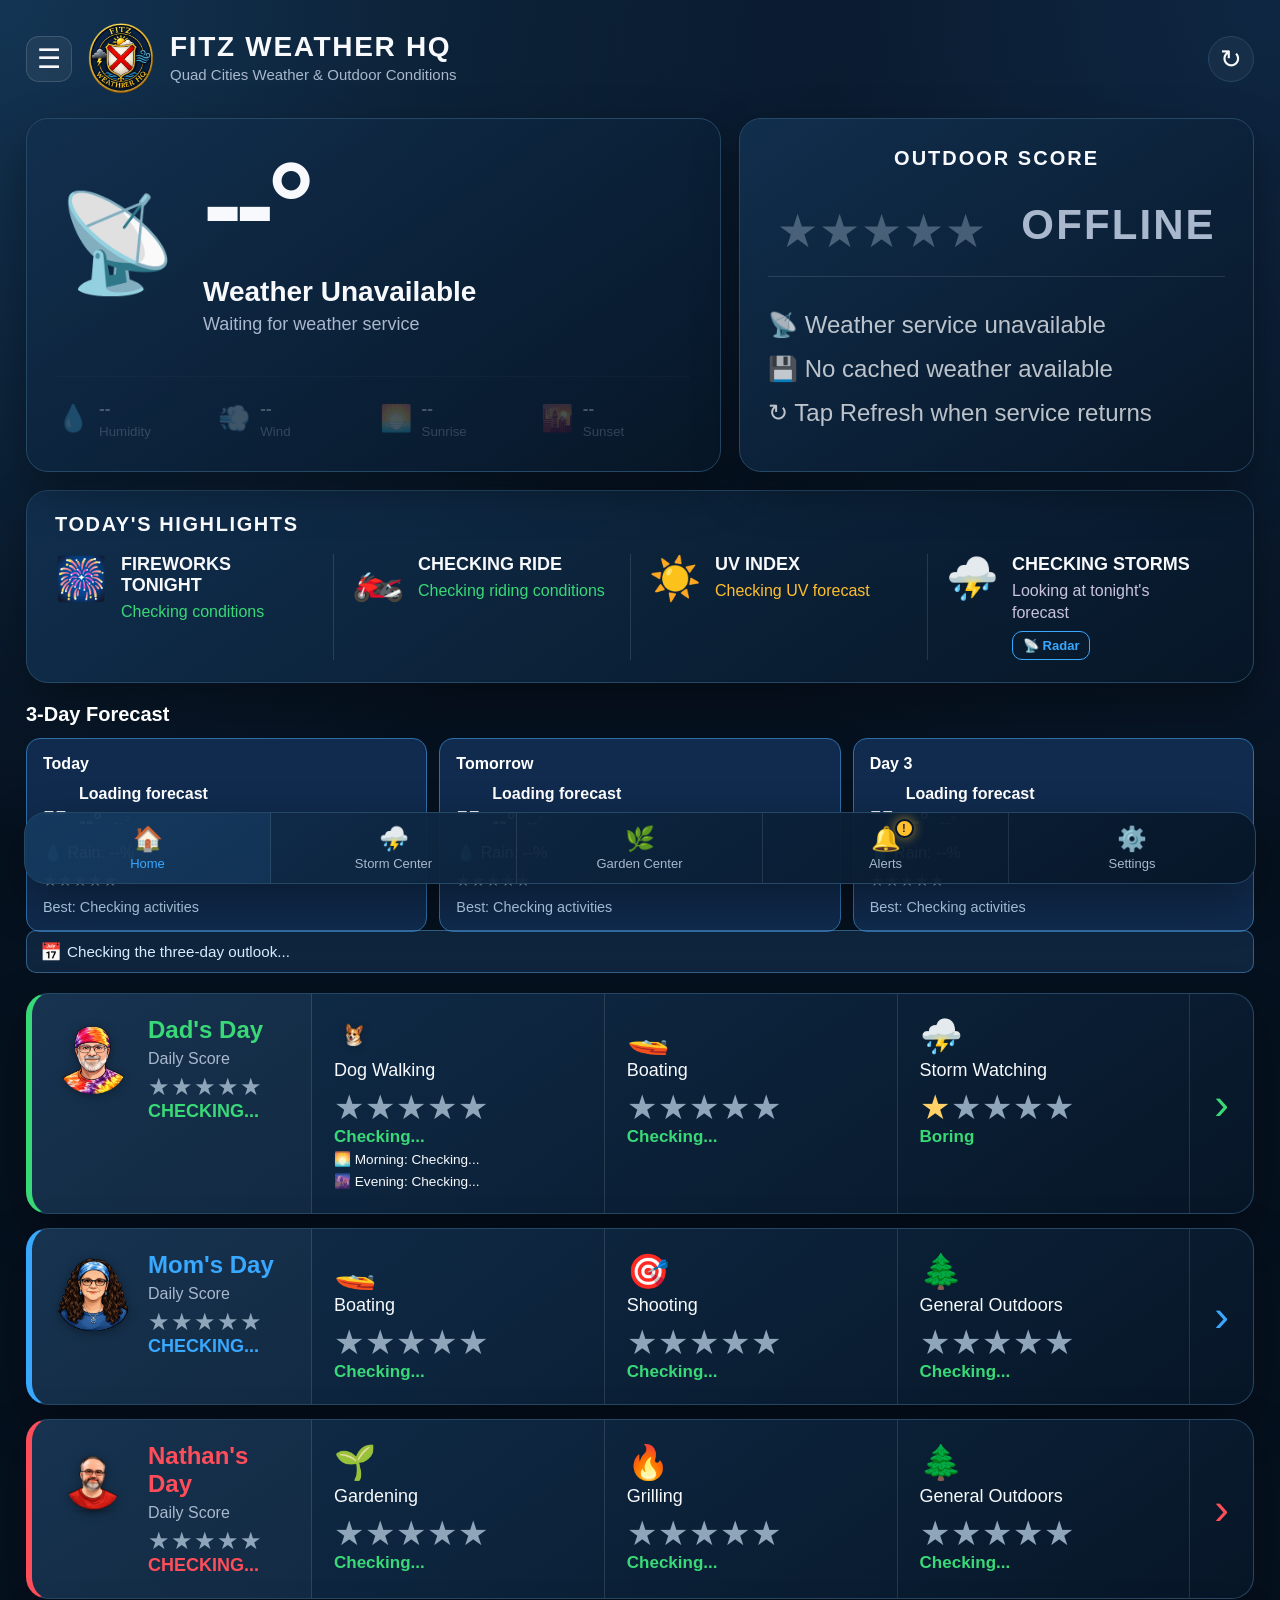
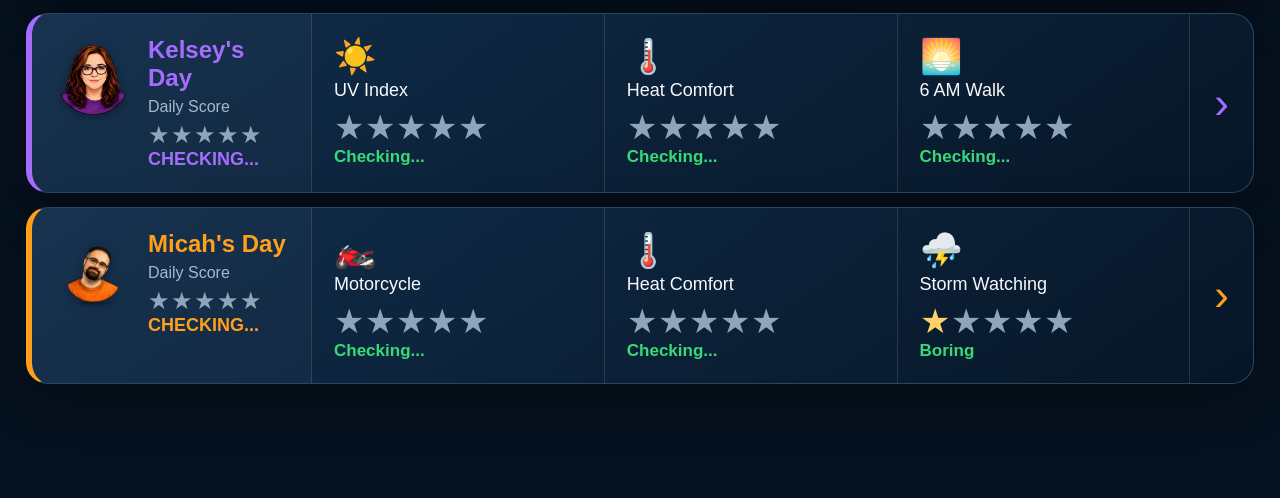
==== index.html @ 363f24dd "Load refined storm highlight" ====
<!DOCTYPE html>
<html lang="en">
<head>
  <meta charset="UTF-8" />
  <meta name="viewport" content="width=device-width, initial-scale=1.0" />
  <title>Fitz Family Dashboard</title>
  <link rel="stylesheet" href="css/style.css?v=1.4.1-storm-highlight" />
</head>
<body>
  <div class="app-shell">
    <header class="top-bar">
<div class="brand">

    <span class="menu-icon">☰</span>

    <img src="images/logo.png"
         alt="Fitz Weather HQ"
         class="logo">

    <div class="brand-text">
        <h1>FITZ WEATHER HQ</h1>
        <h2>Quad Cities Weather & Outdoor Conditions</h2>
        <p></p>
    </div>

</div>
      <button class="refresh-button">↻</button>
    </header>

    <main>
      <section class="hero-grid">
        <article class="weather-card large-card">
          <div class="weather-icon">☀️</div>
          <div>
            <div class="temperature">72°F</div>
            <h2>Mostly Sunny</h2>
            <p>Feels like 72°</p>
          </div>
          <div class="weather-details">
            <div><span>💧</span><strong>48%</strong><small>Humidity</small></div>
            <div><span>💨</span><strong>N 8 mph</strong><small>Wind</small></div>
            <div><span>🌅</span><strong>5:32 AM</strong><small>Sunrise</small></div>
            <div><span>🌇</span><strong>8:47 PM</strong><small>Sunset</small></div>
          </div>
        </article>

<article class="score-card large-card">
  <h2>Outdoor Score</h2>

  <div class="score-rating">
    <span class="big-stars">★★★★★</span>
    <span class="score-word">Perfect</span>
  </div>

  <div class="score-reasons">
    <p>✅ Comfortable wind</p>
    <p>✅ Dry conditions</p>
    <p>⚠️ Heat index above 90°</p>
  </div>
</article>
      </section>

      <section class="highlights-card">
        <h2>Today's Highlights</h2>
        <div class="highlight-grid">
<div class="highlight-item" id="fireworks-highlight">
  <span class="highlight-icon">🎆</span>
  <div>
    <strong id="fireworks-highlight-title">Fireworks Tonight</strong>
    <p id="fireworks-highlight-message" class="good">Checking conditions</p>
  </div>
</div>         
 <div class="highlight-item" id="motorcycle-highlight"><span class="highlight-icon">🏍️</span><div><strong id="motorcycle-highlight-title">Checking Ride</strong><p id="motorcycle-highlight-message" class="good">Checking riding conditions</p></div></div>
<div class="highlight-item" id="uv-highlight">
  <span class="highlight-icon">☀️</span>
  <div>
    <strong id="uv-title">UV Index</strong>
    <p id="uv-message" class="watch">Checking UV forecast</p>
  </div>
</div>
<div class="highlight-item" id="storm-highlight">
  <span class="highlight-icon" id="storm-icon">⛈️</span>
  <div>
    <strong id="storm-title">Checking Storms</strong>
    <p id="storm-message" class="good">Looking at tonight's forecast</p>
<a class="radar-button"
   href="https://radar.weather.gov/?settings=v1_eyJhZ2VuZGEiOnsiaWQiOiJsb2NhbCIsImNlbnRlciI6Wy05MC41MTU3LDQxLjUyNDVdLCJ6b29tIjo5fX0%3D"
   target="_blank">
  📡 Radar
</a>
  </div>
</div>        </div>
      </section>

      <section class="forecast-section">
  <h2>3-Day Forecast</h2>

  <div class="forecast-grid">

  <article class="forecast-card">
    <h3 id="forecast-day-1">Today</h3>

    <div class="forecast-weather">
      <span class="forecast-icon" id="forecast-icon-1">--</span>

      <div>
        <strong class="forecast-condition" id="forecast-condition-1">
          Loading forecast
        </strong>

        <p class="forecast-temperatures">
          <span class="forecast-high" id="forecast-high-1">--°</span>
          <span class="forecast-low" id="forecast-low-1">--°</span>
        </p>
      </div>
    </div>

    <p class="forecast-rain" id="forecast-rain-1">
      💧 Rain: --%
    </p>

    <p class="forecast-stars" id="forecast-stars-1">
      ☆☆☆☆☆
    </p>

    <p class="forecast-activity" id="forecast-activity-1">
      Best: Checking activities
    </p>
  </article>


  <article class="forecast-card">
    <h3 id="forecast-day-2">Tomorrow</h3>

    <div class="forecast-weather">
      <span class="forecast-icon" id="forecast-icon-2">--</span>

      <div>
        <strong class="forecast-condition" id="forecast-condition-2">
          Loading forecast
        </strong>

        <p class="forecast-temperatures">
          <span class="forecast-high" id="forecast-high-2">--°</span>
          <span class="forecast-low" id="forecast-low-2">--°</span>
        </p>
      </div>
    </div>

    <p class="forecast-rain" id="forecast-rain-2">
      💧 Rain: --%
    </p>

    <p class="forecast-stars" id="forecast-stars-2">
      ☆☆☆☆☆
    </p>

    <p class="forecast-activity" id="forecast-activity-2">
      Best: Checking activities
    </p>
  </article>


  <article class="forecast-card">
    <h3 id="forecast-day-3">Day 3</h3>

    <div class="forecast-weather">
      <span class="forecast-icon" id="forecast-icon-3">--</span>

      <div>
        <strong class="forecast-condition" id="forecast-condition-3">
          Loading forecast
        </strong>

        <p class="forecast-temperatures">
          <span class="forecast-high" id="forecast-high-3">--°</span>
          <span class="forecast-low" id="forecast-low-3">--°</span>
        </p>
      </div>
    </div>

    <p class="forecast-rain" id="forecast-rain-3">
      💧 Rain: --%
    </p>

    <p class="forecast-stars" id="forecast-stars-3">
      ☆☆☆☆☆
    </p>

    <p class="forecast-activity" id="forecast-activity-3">
      Best: Checking activities
    </p>
  </article>

</div>
<p class="forecast-summary" id="forecast-summary">
  Checking the three-day outlook...
</p>

</section>

      <section class="person-list">
        <article class="person-card dad">
<div class="person-summary">
    <img class="avatar" src="images/avatars/dad.png" alt="Dad">
    <div>
        <h2>Dad's Day</h2>
        <p>Daily Score</p>
        <div class="stars" id="dad-daily-stars">☆☆☆☆☆</div>
        <strong id="dad-daily-rating">Checking...</strong>
    </div>
</div>
          <div class="activity-row">
            <div>
<img class="activity-icon" src="images/avatars/prismadog.png" alt="Dog Walking">
  <p>Dog Walking</p>
  <div class="stars small" id="dad-dog-walking-stars">☆☆☆☆☆</div>
  <strong id="dad-dog-walking-rating">Checking...</strong>
  <div class="dog-walk-time" id="dad-dog-walking-morning">
  🌅 Morning: Checking...
</div>

<div class="dog-walk-time" id="dad-dog-walking-evening">
  🌆 Evening: Checking...
</div>
</div>
            <a class="activity-link" href="boating.html"><span>🚤</span><p>Boating</p><div class="stars small" id="dad-boating-stars">☆☆☆☆☆</div><strong id="dad-boating-rating">Checking...</strong></a>
            <div>
  <span>⛈️</span>
  <p>Storm Watching</p>
  <div class="stars small" id="dad-storm-stars">★☆☆☆☆</div>
  <strong id="dad-storm-rating">Boring</strong>
</div>
          </div>
          <button>›</button>
        </article>

        <article class="person-card mom">
<div class="person-summary">
    <img class="avatar" src="images/avatars/mom.png" alt="Mom">
    <div>
        <h2>Mom's Day</h2>
        <p>Daily Score</p>
        <div class="stars" id="mom-daily-stars">☆☆☆☆☆</div>
        <strong id="mom-daily-rating">Checking...</strong>
    </div>
</div>
          <div class="activity-row">
            <a class="activity-link" href="boating.html"><span>🚤</span><p>Boating</p><div class="stars small" id="mom-boating-stars">☆☆☆☆☆</div><strong id="mom-boating-rating">Checking...</strong></a>
            <div><span>🎯</span><p>Shooting</p><div class="stars small" id="mom-shooting-stars">☆☆☆☆☆</div><strong id="mom-shooting-rating">Checking...</strong></div>
            <div><span>🌲</span><p>General Outdoors</p><div class="stars small" id="mom-general-outdoors-stars">☆☆☆☆☆</div><strong id="mom-general-outdoors-rating">Checking...</strong></div>
          </div>
          <button>›</button>
        </article>

        <article class="person-card nathan">
<div class="person-summary">
    <img class="avatar" src="images/avatars/nathan.png" alt="Nathan">
    <div>
        <h2>Nathan's Day</h2>
        <p>Daily Score</p>
        <div class="stars" id="nathan-daily-stars">☆☆☆☆☆</div>
        <strong id="nathan-daily-rating">Checking...</strong>
    </div>
</div>
          <div class="activity-row">
            <div><span>🌱</span><p>Gardening</p><div class="stars small" id="nathan-garden-stars">☆☆☆☆☆</div><strong id="nathan-garden-rating">Checking...</strong></div>
            <div><span>🔥</span><p>Grilling</p><div class="stars small" id="nathan-grilling-stars">☆☆☆☆☆</div><strong id="nathan-grilling-rating">Checking...</strong></div>
            <div><span>🌲</span><p>General Outdoors</p><div class="stars small" id="nathan-general-outdoors-stars">☆☆☆☆☆</div><strong id="nathan-general-outdoors-rating">Checking...</strong></div>
          </div>
          <button>›</button>
        </article>

        <article class="person-card kelsey">
<div class="person-summary">
    <img class="avatar" src="images/avatars/kelsey.png" alt="Kelsey">
    <div>
        <h2>Kelsey's Day</h2>
        <p>Daily Score</p>
        <div class="stars" id="kelsey-daily-stars">☆☆☆☆☆</div>
        <strong id="kelsey-daily-rating">Checking...</strong>
    </div>
</div>
          <div class="activity-row">
            <div><span>☀️</span><p>UV Index</p><div class="stars small" id="kelsey-uv-stars">☆☆☆☆☆</div><strong id="kelsey-uv-rating">Checking...</strong></div>
            <div><span>🌡️</span><p>Heat Comfort</p><div class="stars small" id="kelsey-heat-comfort-stars">☆☆☆☆☆</div><strong id="kelsey-heat-comfort-rating">Checking...</strong></div>
            <div><span>🌅</span><p>6 AM Walk</p><div class="stars small" id="kelsey-6am-walk-stars">☆☆☆☆☆</div><strong id="kelsey-6am-walk-rating">Checking...</strong></div>
          </div>
          <button>›</button>
        </article>

        <article class="person-card micah">
<div class="person-summary">
    <img class="avatar" src="images/avatars/micah.png" alt="Micah">
    <div>
        <h2>Micah's Day</h2>
        <p>Daily Score</p>
        <div class="stars" id="micah-daily-stars">☆☆☆☆☆</div>
        <strong id="micah-daily-rating">Checking...</strong>
    </div>
</div>
          <div class="activity-row">
            <div><span>🏍️</span><p>Motorcycle</p><div class="stars small" id="micah-motorcycle-stars">☆☆☆☆☆</div><strong id="micah-motorcycle-rating">Checking...</strong></div>
            <div><span>🌡️</span><p>Heat Comfort</p><div class="stars small" id="micah-heat-comfort-stars">☆☆☆☆☆</div><strong id="micah-heat-comfort-rating">Checking...</strong></div>
            <div>
  <span>⛈️</span>
  <p>Storm Watching</p>
  <div class="stars small" id="micah-storm-stars">★☆☆☆☆</div>
<strong id="micah-storm-rating">Boring</strong>
</div>
          </div>
          <button>›</button>
        </article>
      </section>
    </main>

    <nav class="bottom-nav">
      <a class="active" href="#">🏠<span>Home</span></a>
<a href="storm.html">⛈️<span>Storm Center</span></a>
      <a href="garden.html">🌿<span>Garden Center</span></a>
      <a href="alerts.html"><span class="nav-icon">🔔<span class="alert-badge" aria-hidden="true"></span></span><span>Alerts</span></a>
      <a href="#">⚙️<span>Settings</span></a>
    </nav>
  </div>
  <script src="js/weather.js"></script>
<script src="js/scores.js"></script>
<script src="js/script.js?v=1.4.1-storm-highlight"></script>
  <script src="js/alerts.js"></script>
  <script src="js/navigation.js"></script></body>
</html>
---- css/style.css ----
/* ----------------------------
   Theme & Variables
---------------------------- */
:root {
  --bg: #06111f;
  --panel: #0c2037;
  --panel2: #102843;
  --line: #254866;
  --text: #f7f9fc;
  --muted: #a9b8cc;
  --gold: #ffbf2e;
  --green: #39d977;
  --blue: #39a8ff;
  --red: #ff4d5a;
  --purple: #a66cff;
  --orange: #ff9f1c
}
/* ----------------------------
   Global Layout
---------------------------- */
* {
  box-sizing: border-box
}

body {
  margin: 0;
  color: var(--text);
  font-family: Arial, Helvetica, sans-serif;
  background: radial-gradient(circle at top left, rgba(35, 96, 148, .45), transparent 34%), radial-gradient(circle at top right, rgba(25, 65, 110, .45), transparent 35%), var(--bg)
}

.app-shell {
  min-height: 100vh;
  padding-bottom: 88px
}

.top-bar {
  display: flex;
  justify-content: space-between;
  align-items: center;
  gap: 18px;
  padding: 20px 26px
}

.brand {
  display: flex;
  align-items: center;
  gap: 14px
}

.menu-icon {
  font-size: 30px
}

.logo {
  font-size: 38px
}

.brand h1 {
  margin: 0;
  font-size: 24px;
  text-transform: uppercase;
  letter-spacing: .08em
}

.brand p {
  margin: 5px 0 0;
  color: var(--muted)
}

.refresh-button {
  width: 46px;
  height: 46px;
  border-radius: 50%;
  border: 1px solid var(--line);
  background: rgba(255, 255, 255, .04);
  color: var(--text);
  font-size: 26px
}

main {
  width: min(1320px, 100%);
  margin: 0 auto;
  padding: 0 26px 26px
}

.hero-grid {
  display: grid;
  grid-template-columns: 1.35fr 1fr;
  gap: 18px;
  margin-bottom: 18px
}

.large-card,
.highlights-card,
.person-card,
.bottom-nav {
  background: linear-gradient(145deg, rgba(17, 47, 78, .96), rgba(7, 22, 39, .96));
  border: 1px solid var(--line);
  border-radius: 22px;
  box-shadow: 0 18px 45px rgba(0, 0, 0, .35)
}
/* ----------------------------
   Home Dashboard
---------------------------- */
.weather-card {
  display: grid;
  grid-template-columns: auto 1fr;
  gap: 26px;
  padding: 30px;
  align-items: center
}

.weather-icon {
  font-size: 96px
}

.temperature {
  font-size: clamp(68px, 10vw, 118px);
  font-weight: 900;
  line-height: .9;
  letter-spacing: -.06em
}

.weather-card h2 {
  margin: 18px 0 6px;
  font-size: 28px
}

.weather-card p {
  margin: 0;
  color: var(--muted);
  font-size: 18px
}

.weather-details {
  grid-column: 1/-1;
  display: grid;
  grid-template-columns: repeat(4, 1fr);
  gap: 12px;
  border-top: 1px solid rgba(255, 255, 255, .1);
  padding-top: 22px;
  margin-top: 10px
}

.weather-details div {
  display: grid;
  grid-template-columns: auto 1fr;
  gap: 5px 10px;
  align-items: center
}

.weather-details span {
  grid-row: span 2;
  font-size: 26px
}

.weather-details strong {
  font-size: 17px
}

.weather-details small {
  color: var(--muted)
}

.score-card {
  padding: 28px;
  text-align: center;
  display: grid;
  place-items: center
}

.score-card h2 {
  margin: 0;
  text-transform: uppercase;
  letter-spacing: .1em;
  font-size: 20px
}

.big-stars {
  color: var(--gold);
  font-size: 46px;
  letter-spacing: .08em;
  margin-top: 12px
}

.score-number {
  color: var(--green);
  font-size: clamp(64px, 8vw, 106px);
  font-weight: 900;
  line-height: 1
}

.score-number span {
  color: var(--muted);
  font-size: 34px
}

.score-card h3 {
  color: var(--green);
  text-transform: uppercase;
  letter-spacing: .08em;
  font-size: 30px;
  margin: 8px 0 4px
}

.score-card p {
  margin: 0;
  font-size: 20px
}

.highlights-card {
  padding: 22px 28px;
  margin-bottom: 18px
}

.highlights-card h2 {
  margin: 0 0 18px;
  font-size: 20px;
  text-transform: uppercase;
  letter-spacing: .08em
}

.highlight-grid {
  display: grid;
  grid-template-columns: repeat(4, 1fr);
  gap: 18px
}

.highlight-item {
  display: flex;
  gap: 14px;
  padding-right: 18px;
  border-right: 1px solid rgba(255, 255, 255, .12)
}

.highlight-item:last-child {
  border-right: none
}

.highlight-icon {
  font-size: 42px
}

.highlight-item strong {
  display: block;
  margin-bottom: 5px;
  font-size: 18px;
  text-transform: uppercase
}

.highlight-item p {
  margin: 0;
  line-height: 1.35
}

.good {
  color: var(--green)
}

.watch {
  color: var(--gold)
}

#storm-message {
  color: #c9c3dc
}
/* ----------------------------
   Family Cards
---------------------------- */
.person-list {
  display: grid;
  gap: 14px
}

.person-card {
  display: grid;
  grid-template-columns: 280px 1fr auto;
  align-items: stretch;
  overflow: hidden;
  min-height: 150px
}

.person-summary {
  display: flex;
  gap: 16px;
  align-items: flex-start;
  padding: 22px;
  border-right: 1px solid rgba(255, 255, 255, .12);
  background: rgba(255, 255, 255, .025)
}

.avatar {
    width: 78px;
    height: 78px;
    object-fit: contain;
    display: block;
    flex-shrink: 0;
    filter: drop-shadow(0 2px 5px rgba(0,0,0,.35));
    margin-top: 4px;
}

.person-summary h2 {
  margin: 0;
  font-size: 24px
}

.person-summary p {
  margin: 6px 0 5px;
  color: var(--muted)
}

.person-summary strong {
  text-transform: uppercase;
  font-size: 18px
}

.stars {
  color: var(--gold);
  font-size: 24px;
  letter-spacing: .04em
}

.stars.small {
  font-size: 21px
}

.activity-row {
  display: grid;
  grid-template-columns: repeat(3, 1fr)
}

.activity-row>div {
  padding: 22px;
  border-right: 1px solid rgba(255, 255, 255, .12)
}

.activity-row span {
  font-size: 34px
}

.activity-row p {
  margin: 4px 0 6px;
  font-size: 18px
}

.activity-row strong {
  font-size: 17px;
  color: var(--green)
}

.activity-row .poor {
  color: var(--red)
}

.person-card button {
  border: none;
  background: transparent;
  color: var(--text);
  font-size: 44px;
  padding: 0 24px
}

.dad {
  border-left: 6px solid var(--green)
}

.dad h2,
.dad .person-summary strong,
.dad button {
  color: var(--green)
}

.mom {
  border-left: 6px solid var(--blue)
}

.mom h2,
.mom .person-summary strong,
.mom button {
  color: var(--blue)
}

.nathan {
  border-left: 6px solid var(--red)
}

.nathan h2,
.nathan .person-summary strong,
.nathan button {
  color: var(--red)
}

.kelsey {
  border-left: 6px solid var(--purple)
}

.kelsey h2,
.kelsey .person-summary strong,
.kelsey button {
  color: var(--purple)
}

.micah {
  border-left: 6px solid var(--orange)
}

.micah h2,
.micah .person-summary strong,
.micah button {
  color: var(--orange)
}
/* ----------------------------
   Bottom Navigation
---------------------------- */
.bottom-nav {
  position: fixed;
  left: 24px;
  right: 24px;
  bottom: 16px;
  z-index: 20;
  display: grid;
  grid-template-columns: repeat(5, 1fr);
  overflow: hidden
}

.bottom-nav a {
  color: var(--muted);
  text-decoration: none;
  text-align: center;
  padding: 12px 8px;
  font-size: 24px;
  border-right: 1px solid rgba(255, 255, 255, .1)
}

.bottom-nav a:last-child {
  border-right: none
}

.bottom-nav span {
  display: block;
  font-size: 13px;
  margin-top: 3px
}

.bottom-nav .active {
  color: var(--blue);
  background: rgba(57, 168, 255, .09)
}
/* ----------------------------
   Home Responsive
---------------------------- */
@media(max-width:980px) {

  .hero-grid,
  .highlight-grid {
    grid-template-columns: 1fr
  }

  .highlight-item {
    border-right: none;
    border-bottom: 1px solid rgba(255, 255, 255, .12);
    padding-bottom: 14px
  }

  .highlight-item:last-child {
    border-bottom: none
  }

  .person-card {
    grid-template-columns: 1fr
  }

  .person-summary {
    border-right: none;
    border-bottom: 1px solid rgba(255, 255, 255, .12)
  }

  .person-card button {
    display: none
  }
}

@media(max-width:680px) {
  .top-bar {
    padding: 18px
  }

  .brand h1 {
    font-size: 17px
  }

  .brand p {
    font-size: 13px
  }

  .logo {
    font-size: 30px
  }

  .refresh-button {
    width: 40px;
    height: 40px
  }

  main {
    padding: 0 14px 22px
  }

  .weather-card {
    grid-template-columns: 1fr;
    padding: 22px
  }

  .weather-icon {
    font-size: 72px
  }

  .weather-details {
    grid-template-columns: repeat(2, 1fr)
  }

  .score-card {
    padding: 22px
  }

  .big-stars {
    font-size: 32px
  }

  .highlights-card {
    padding: 20px
  }

  .activity-row {
    grid-template-columns: 1fr
  }

  .activity-row>div {
    border-right: none;
    border-bottom: 1px solid rgba(255, 255, 255, .12)
  }

  .activity-row>div:last-child {
    border-bottom: none
  }

  .bottom-nav {
    left: 0;
    right: 0;
    bottom: 0;
    border-radius: 20px 20px 0 0
  }
}
/* ----------------------------
   Outdoor Score
---------------------------- */
.score-number {
  display: none;
}

.score-rating {
  display: flex;
  justify-content: center;
  align-items: center;
  gap: 34px;
  margin: 22px 0 18px;
}

.score-word {
  color: var(--blue);
  font-size: 42px;
  font-weight: 900;
  text-transform: uppercase;
  letter-spacing: 0.05em;
}

.score-reasons {
  width: min(620px, 100%);
  margin: 0 auto;
  padding-top: 18px;
  border-top: 1px solid rgba(255, 255, 255, 0.16);
  text-align: left;
}

.score-reasons p {
  font-size: 24px;
  margin: 16px 0;
}
/* ----------------------------
   Fireworks
---------------------------- */
.fireworks-card {
  margin: 18px 0;
  padding: 26px;
  background: linear-gradient(145deg, rgba(17, 47, 78, 0.96), rgba(7, 22, 39, 0.96));
  border: 1px solid var(--line);
  border-left: 6px solid var(--gold);
  border-radius: 22px;
  box-shadow: 0 18px 45px rgba(0, 0, 0, 0.35);
}

.fireworks-header {
  display: flex;
  align-items: center;
  gap: 16px;
}

.fireworks-icon {
  font-size: 46px;
}

.fireworks-header h2 {
  margin: 0;
  text-transform: uppercase;
}

.fireworks-header p {
  margin: 4px 0 0;
  color: var(--muted);
}

.fireworks-recommendation h3 {
  font-size: 36px;
  margin: 22px 0 8px;
}

.fireworks-recommendation p,
.fireworks-reasons p {
  font-size: 22px;
  margin: 12px 0;
}

/* ----------------------------
   Header
---------------------------- */

.brand {
  gap: 10px;
}

.logo {
  width: 78px;
  height: 78px;
  object-fit: contain;
  font-size: 0;
  flex-shrink: 0;
}

.brand-text {
  display: flex;
  flex-direction: column;
}

.brand-text h1 {
  margin: 0;
  font-size: 28px;
  letter-spacing: .06em;
  text-transform: uppercase;
}

.brand-text h2 {
  margin: 3px 0;
  font-size: 15px;
  font-weight: 500;
  color: var(--muted);
}

.brand-text p {
  margin: 2px 0 0;
  color: var(--muted);
}

@media (max-width:680px) {

  .logo {
    width: 52px;
    height: 52px;
  }

  .brand-text h1 {
    font-size: 18px;
  }

  .brand-text h2 {
    font-size: 12px;
  }
}

.radar-button {
  display: inline-block;
  margin-top: 8px;
  padding: 6px 10px;
  border: 1px solid var(--blue);
  border-radius: 10px;
  color: var(--blue);
  text-decoration: none;
  font-size: 13px;
  font-weight: 800;
}
/* ----------------------------
   Refresh Animation
---------------------------- */
@keyframes spin {
  from {
    transform: rotate(0deg);
  }

  to {
    transform: rotate(360deg);
  }
}

.refresh-button.spinning {
  animation: spin 0.8s linear;
}
/* ----------------------------
   Storm Center
---------------------------- */
.radar-card {
  margin-top: 18px;
  padding: 26px;
}

.storm-section-header h2 {
  margin: 0;
  font-size: 26px;
  text-transform: uppercase;
}

.storm-section-header p {
  margin: 6px 0 18px;
  color: var(--muted);
}

.storm-radar-link {
  display: block;
  padding: 22px;
  border: 1px solid var(--blue);
  border-radius: 18px;
  color: var(--blue);
  text-decoration: none;
  text-align: center;
  font-size: 22px;
  font-weight: 900;
}

.storm-info-card {
  margin-top: 18px;
  padding: 26px;
}

.storm-alert-status {
  padding: 20px;
  border: 1px solid rgba(255, 255, 255, .12);
  border-radius: 16px;
  background: rgba(255, 255, 255, .035);
}

.storm-alert-status strong {
  display: block;
  font-size: 26px;
  color: var(--green);
  margin-bottom: 6px;
}

.storm-alert-status p {
  margin: 0;
  color: var(--muted);
}

.storm-status-light {
  width: 34px;
  height: 34px;
  border-radius: 50%;
  background: #24d324;
  border: 3px solid #000;
  display: inline-block;
  margin-bottom: 16px;
  flex-shrink: 0;
}

.storm-hero {
  padding: 28px;
}

.storm-status-row {
  display: flex;
  align-items: center;
  gap: 26px;
}

.storm-status-light {
  width: 42px;
  height: 42px;
  border-radius: 50%;
  background: #24d324;
  border: 3px solid #000;
  box-shadow: 0 0 18px rgba(36, 211, 36, 0.6);
  flex-shrink: 0;
}

.storm-status-text .temperature {
  font-size: clamp(44px, 6vw, 60px);
}
/* ----------------------------
   Storm Responsive
---------------------------- */
@media (max-width: 680px) {
  .storm-status-row {
    align-items: flex-start;
    gap: 16px;
  }

  .storm-status-light {
    width: 34px;
    height: 34px;
    margin-top: 8px;
  }
}

.storm-live-grid {
  display: grid;
  grid-template-columns: repeat(4, minmax(130px, 1fr));
  gap: 14px;
  margin-top: 22px;
  margin-bottom: 20px;
}

.storm-live-item {
  background: rgba(255, 255, 255, 0.08);
  border: 1px solid rgba(103, 184, 255, 0.35);
  border-radius: 14px;
  padding: 12px 14px;
}

.storm-live-item span {
  display: block;
  font-size: 0.8rem;
  opacity: 0.8;
  margin-bottom: 6px;
}

.storm-live-item strong {
  display: block;
  font-size: 1.05rem;
  color: #ffffff;
}

@media (max-width: 850px) {
  .storm-live-grid {
    grid-template-columns: repeat(2, 1fr);
  }
}

@media (max-width: 520px) {
  .storm-live-grid {
    grid-template-columns: 1fr;
  }
}

/* ----------------------------
   Mobile Overflow Fix
---------------------------- */

html,
body {
  width: 100%;
  max-width: 100%;
  overflow-x: hidden;
}

img,
iframe,
video {
  max-width: 100%;
}

.app-shell,
main,
.large-card,
.weather-card,
.score-card,
.storm-hero,
.radar-card,
.storm-info-card,
.fireworks-card {
  max-width: 100%;
  min-width: 0;
}

@media (max-width: 680px) {
  .top-bar {
    max-width: 100%;
    overflow: hidden;
  }

  .brand {
    min-width: 0;
  }

  .brand-text {
    min-width: 0;
  }

  .brand-text h1,
  .brand-text h2,
  .brand-text p {
    overflow-wrap: anywhere;
  }

  .storm-status-row {
    display: flex;
    flex-wrap: wrap;
    align-items: center;
    gap: 16px;
  }

  .storm-status-text .temperature,
  .temperature {
    font-size: clamp(54px, 22vw, 82px);
    letter-spacing: -0.04em;
  }

  .weather-card,
  .storm-hero,
  .large-card {
    padding: 18px;
  }

  .score-rating {
    gap: 14px;
    flex-wrap: wrap;
  }

  .score-word {
    font-size: 32px;
  }
}
/* ----------------------------
   Timeline
---------------------------- */
.timeline-time {
  font-size: 0.85rem;
  color: #9ca3af;
  margin-bottom: 6px;
}

.timeline-title {
  font-size: 1rem;
  font-weight: 700;
  letter-spacing: 1px;
  text-transform: uppercase;
  margin-bottom: 4px;
}

.timeline-message {
  font-size: 0.95rem;
  line-height: 1.4;
}
.storm-timeline-item {
    border-left: 4px solid #808080;
    padding-left: 12px;
    margin-bottom: 14px;
}

.timeline-status {
    border-left-color: #24d324;
}

.timeline-radar {
    border-left-color: #2196f3;
}

.timeline-alert {
    border-left-color: #e53935;
}

.timeline-weather {
    border-left-color: #ffd000;
}
.dog-walk-time {
    display: block;
    margin-top: 4px;
    font-size: 0.85rem;
    line-height: 1.3;
}
.activity-icon {
    width: 40px;
    height: 40px;
    object-fit: contain;
    display: block;
    margin-bottom: 2px;
    filter: drop-shadow(0 2px 3px rgba(0,0,0,.25));
}

/* ----------------------------
   Weather Alerts
---------------------------- */
.nav-icon {
  position: relative;
  display: inline-block !important;
  margin: 0 !important;
  font-size: 24px !important;
  line-height: 1;
}

.alert-badge {
  display: none !important;
  position: absolute;
  top: -8px;
  right: -13px;
  min-width: 19px;
  height: 19px;
  margin: 0 !important;
  padding: 0 5px;
  border: 2px solid #071728;
  border-radius: 999px;
  background: var(--red);
  color: #fff;
  font-size: 10px !important;
  font-weight: 900;
  line-height: 15px;
  box-shadow: 0 0 12px rgba(255, 77, 90, .75);
}

.alert-badge.show {
  display: block !important;
}

.alert-badge.unavailable {
  background: var(--gold);
  color: #06111f;
  box-shadow: 0 0 12px rgba(255, 191, 46, .65);
}

.alerts-hero {
  display: flex;
  align-items: center;
  gap: 24px;
  padding: 30px;
  border-left: 6px solid var(--blue);
}

.alerts-hero-icon {
  font-size: 72px;
}

.alerts-label {
  margin: 0 0 6px;
  color: var(--muted);
  font-weight: 800;
  letter-spacing: .08em;
  text-transform: uppercase;
}

.alerts-status {
  font-size: clamp(42px, 7vw, 72px);
  font-weight: 900;
  line-height: 1;
}

.alerts-status.all-clear {
  color: var(--green);
}

.alerts-status.active-alerts {
  color: var(--red);
}

.alerts-status.unavailable {
  color: var(--gold);
}

.alerts-hero h2 {
  margin: 12px 0 5px;
}

#alerts-updated {
  margin: 0;
  color: var(--muted);
}

.alerts-region {
  margin-top: 18px;
  padding: 22px 26px;
}

.alerts-region strong {
  color: var(--blue);
  font-size: 19px;
  text-transform: uppercase;
}

.alerts-region p {
  margin: 8px 0 0;
  color: var(--muted);
}

.alerts-list {
  display: grid;
  gap: 18px;
  margin-top: 18px;
}

.alert-card,
.alerts-empty {
  padding: 26px;
  background: linear-gradient(145deg, rgba(17, 47, 78, .96), rgba(7, 22, 39, .96));
  border: 1px solid var(--line);
  border-left: 6px solid var(--gold);
  border-radius: 22px;
  box-shadow: 0 18px 45px rgba(0, 0, 0, .35);
}

.alert-card.severity-extreme,
.alert-card.severity-severe {
  border-left-color: var(--red);
}

.alert-card header {
  display: flex;
  gap: 16px;
  align-items: flex-start;
}

.alert-card-icon {
  font-size: 42px;
}

.alert-card h2 {
  margin: 0;
  color: var(--gold);
  font-size: 27px;
}

.alert-card header p {
  margin: 5px 0 0;
  color: var(--muted);
}

.alert-facts {
  display: grid;
  grid-template-columns: 2fr 1fr 1fr 1fr;
  gap: 10px;
  margin: 20px 0;
}

.alert-facts div {
  padding: 12px;
  border: 1px solid rgba(255, 255, 255, .12);
  border-radius: 12px;
  background: rgba(255, 255, 255, .04);
}

.alert-facts span,
.alert-facts strong {
  display: block;
}

.alert-facts span {
  margin-bottom: 5px;
  color: var(--muted);
  font-size: 12px;
  text-transform: uppercase;
}

.alert-description,
.alert-instruction p {
  white-space: pre-line;
  line-height: 1.55;
}

.alert-instruction {
  margin-top: 18px;
  padding: 16px;
  border-left: 4px solid var(--red);
  border-radius: 10px;
  background: rgba(255, 77, 90, .08);
}

.alert-instruction p {
  margin: 7px 0 0;
}

.alerts-empty {
  border-left-color: var(--green);
  text-align: center;
}

.alerts-empty span {
  display: block;
  font-size: 58px;
}

.alerts-empty strong {
  display: block;
  margin-top: 10px;
  color: var(--green);
  font-size: 27px;
}

.alerts-empty p,
.alerts-note {
  color: var(--muted);
}

.alerts-note {
  text-align: center;
  line-height: 1.5;
}

@media (max-width: 680px) {
  .alerts-hero {
    align-items: flex-start;
    padding: 20px;
  }

  .alerts-hero-icon {
    font-size: 48px;
  }

  .alert-facts {
    grid-template-columns: 1fr;
  }

  .alert-card {
    padding: 20px;
  }

  .alert-card h2 {
    font-size: 23px;
  }
}

/* ----------------------------
   Boating Center
---------------------------- */
.boating-hero{display:grid;grid-template-columns:auto 1fr auto;align-items:center;gap:24px;padding:30px;border-left:6px solid var(--blue)}
.boating-hero.safe{border-left-color:var(--green)}.boating-hero.caution{border-left-color:var(--gold)}.boating-hero.danger{border-left-color:var(--red)}
.boating-hero-icon{font-size:76px}.boating-eyebrow{margin:0 0 5px;color:var(--muted);font-size:13px;font-weight:900;letter-spacing:.11em;text-transform:uppercase}
.boating-hero h2{margin:0;font-size:clamp(38px,6vw,68px);text-transform:uppercase}.boating-hero .big-stars{margin:8px 0;font-size:36px}
.boating-hero #boating-summary{margin:0;color:var(--muted);font-size:18px}.boating-score{text-align:right}.boating-score strong{font-size:64px}.boating-score span{color:var(--muted);font-size:22px}
.boating-section{margin-top:18px;padding:24px}.boating-section-heading{display:flex;justify-content:space-between;align-items:center;gap:14px}.boating-section-heading h2{margin:0;text-transform:uppercase}
.boating-section-heading>span{padding:8px 12px;border-radius:999px;background:rgba(57,168,255,.1);color:var(--blue);font-weight:900}.boating-section-heading>span.safe{color:var(--green)}.boating-section-heading>span.caution{color:var(--gold)}.boating-section-heading>span.danger{color:var(--red)}
.best-window{margin-top:18px;padding:18px;border:1px solid rgba(57,168,255,.35);border-radius:14px;background:rgba(57,168,255,.06);font-size:21px;font-weight:800}
.boating-grid{display:grid;grid-template-columns:repeat(4,1fr);gap:14px;margin-top:18px}.boating-detail-card{padding:20px;border:1px solid var(--line);border-radius:18px;background:linear-gradient(145deg,rgba(17,47,78,.96),rgba(7,22,39,.96));box-shadow:0 12px 30px rgba(0,0,0,.25)}
.boating-detail-card>span{font-size:35px}.boating-detail-card p{margin:8px 0 5px;color:var(--muted);font-weight:800;text-transform:uppercase}.boating-detail-card strong,.boating-detail-card small{display:block}.boating-detail-card strong{font-size:22px}.boating-detail-card small{margin-top:7px;color:var(--muted);line-height:1.35}.boating-detail-card.future{border-style:dashed;opacity:.78}
.boating-timeline{display:grid;grid-template-columns:repeat(6,minmax(145px,1fr));gap:12px;margin-top:18px;overflow-x:auto;padding-bottom:4px}.boating-hour{min-width:145px;padding:15px;border:1px solid var(--line);border-top:4px solid var(--blue);border-radius:14px;background:rgba(255,255,255,.035)}
.boating-hour.safe{border-top-color:var(--green)}.boating-hour.caution{border-top-color:var(--gold)}.boating-hour.danger{border-top-color:var(--red)}.boating-hour time,.boating-hour strong,.boating-hour small{display:block}.boating-hour time{color:var(--muted)}.boating-hour>span{display:block;margin:8px 0;font-size:30px}.boating-hour p{margin:5px 0}.boating-hour small{color:var(--muted);line-height:1.45}
.boating-disclaimer{margin:20px auto 0;max-width:900px;color:var(--muted);text-align:center;line-height:1.5}
.activity-link{display:block;color:inherit;text-decoration:none}.activity-row>.activity-link{padding:22px;border-right:1px solid rgba(255,255,255,.12)}.activity-link:hover{background:rgba(57,168,255,.06)}
@media(max-width:900px){.boating-grid{grid-template-columns:repeat(2,1fr)}.boating-hero{grid-template-columns:auto 1fr}.boating-score{grid-column:1/-1;text-align:left}}
@media(max-width:680px){.activity-row>.activity-link{border-right:none;border-bottom:1px solid rgba(255,255,255,.12)}}
@media(max-width:560px){.boating-hero{grid-template-columns:1fr}.boating-hero-icon{font-size:58px}.boating-grid{grid-template-columns:1fr}.boating-section-heading{align-items:flex-start;flex-direction:column}.boating-timeline{grid-template-columns:repeat(6,145px)}}



/* ----------------------------
   Main Navigation Menu
---------------------------- */
.menu-icon {
  display: inline-grid;
  place-items: center;
  width: 46px;
  height: 46px;
  flex: 0 0 46px;
  padding: 0;
  border: 1px solid rgba(255, 255, 255, .14);
  border-radius: 13px;
  background: rgba(255, 255, 255, .055);
  color: var(--text);
  font: inherit;
  font-size: 27px;
  line-height: 1;
  cursor: pointer;
}

.menu-icon:hover,
.menu-icon:focus-visible {
  border-color: var(--blue);
  background: rgba(57, 168, 255, .12);
  outline: none;
}

.site-menu-overlay {
  position: fixed;
  inset: 0;
  z-index: 100;
  background: rgba(2, 9, 18, .76);
  backdrop-filter: blur(4px);
}

.site-menu-overlay[hidden] {
  display: none;
}

.site-menu {
  width: min(390px, calc(100vw - 34px));
  height: 100%;
  padding: 22px;
  background: linear-gradient(180deg, #102d49, #071728 68%);
  border-right: 1px solid var(--line);
  box-shadow: 18px 0 48px rgba(0, 0, 0, .52);
  animation: menu-slide-in .22s ease-out;
}

.site-menu-header {
  display: flex;
  align-items: center;
  justify-content: space-between;
  gap: 18px;
  padding-bottom: 20px;
  border-bottom: 1px solid rgba(255, 255, 255, .13);
}

.site-menu-header strong,
.site-menu-header span {
  display: block;
}

.site-menu-header strong {
  font-size: 20px;
  letter-spacing: .05em;
}

.site-menu-header span {
  margin-top: 4px;
  color: var(--muted);
  font-size: 14px;
}

.site-menu-close {
  width: 42px;
  height: 42px;
  padding: 0;
  border: 1px solid rgba(255, 255, 255, .14);
  border-radius: 12px;
  background: rgba(255, 255, 255, .055);
  color: var(--text);
  font-size: 31px;
  line-height: 1;
  cursor: pointer;
}

.site-menu-links {
  display: grid;
  gap: 10px;
  margin-top: 20px;
}

.site-menu-links a {
  display: grid;
  grid-template-columns: 48px 1fr;
  align-items: center;
  gap: 13px;
  padding: 15px;
  border: 1px solid transparent;
  border-radius: 15px;
  color: var(--text);
  text-decoration: none;
}

.site-menu-links a > span {
  font-size: 31px;
  text-align: center;
}

.site-menu-links strong,
.site-menu-links small {
  display: block;
}

.site-menu-links strong {
  font-size: 18px;
}

.site-menu-links small {
  margin-top: 3px;
  color: var(--muted);
  line-height: 1.3;
}

.site-menu-links a:hover,
.site-menu-links a:focus-visible {
  border-color: rgba(57, 168, 255, .42);
  background: rgba(57, 168, 255, .08);
  outline: none;
}

.site-menu-links a.active {
  border-color: var(--blue);
  background: rgba(57, 168, 255, .14);
  box-shadow: inset 4px 0 0 var(--blue);
}

body.menu-open {
  overflow: hidden;
}

@keyframes menu-slide-in {
  from { transform: translateX(-100%); }
  to { transform: translateX(0); }
}

@media (max-width: 680px) {
  .menu-icon {
    width: 40px;
    height: 40px;
    flex-basis: 40px;
    font-size: 23px;
  }

  .site-menu {
    width: min(350px, calc(100vw - 24px));
    padding: 18px;
  }
}

@media (prefers-reduced-motion: reduce) {
  .site-menu {
    animation: none;
  }
}
/* 3-Day Forecast */
.forecast-section {
  margin: 20px 0;
}

.forecast-section h2 {
  margin: 0 0 12px;
  color: #ffffff;
  font-size: 1.25rem;
}

.forecast-grid {
  display: grid;
  grid-template-columns: repeat(3, 1fr);
  gap: 12px;
}

.forecast-card {
  min-height: 170px;
  padding: 16px;
  background: #102b4e;
  border: 1px solid #2f6fa8;
  border-radius: 14px;
  color: #ffffff;
}

.forecast-card h3 {
  margin: 0 0 12px;
  color: #ffffff;
  font-size: 1rem;
}

.forecast-weather {
  display: flex;
  align-items: center;
  gap: 12px;
}

.forecast-icon {
  font-size: 2.25rem;
}

.forecast-condition {
  display: block;
}

.forecast-temperatures {
  margin: 5px 0 0;
}

.forecast-high {
  font-size: 1.35rem;
  font-weight: 700;
}

.forecast-low {
  margin-left: 7px;
  color: #a9bdd1;
}

.forecast-rain,
.forecast-stars,
.forecast-activity {
  margin: 9px 0 0;
}

.forecast-stars {
  color: #ffd166;
  letter-spacing: 1px;
}

.forecast-activity {
  color: #b9d8f2;
  font-size: 0.9rem;
}

@media (max-width: 650px) {
  .forecast-grid {
    grid-template-columns: 1fr;
  }

  .forecast-card {
    min-height: auto;
  }
}
.filled-stars {
  color: #ffd166;
}

.empty-stars {
  color: #8fa6ba;
}
.forecast-summary {
  margin: -2px 0 12px;
  padding: 10px 14px 10px 40px;
  position: relative;
  color: #d8ecff;
  background: rgba(47, 111, 168, 0.22);
  border: 1px solid rgba(95, 166, 224, 0.45);
  border-radius: 10px;
  font-size: 0.95rem;
  line-height: 1.4;
}

.forecast-summary::before {
  content: "📅";
  position: absolute;
  left: 13px;
  top: 50%;
  transform: translateY(-50%);
  font-size: 1.1rem;
}
.star-rating {
  letter-spacing: 1px;
}


/* ----------------------------
   Live Storm Coverage
---------------------------- */
.storm-channel-list {
  display: grid;
  gap: 10px;
}

.storm-channel {
  display: flex;
  align-items: center;
  justify-content: space-between;
  gap: 18px;
  padding: 14px 16px;
  border: 1px solid rgba(255, 255, 255, .12);
  border-radius: 14px;
  background: rgba(255, 255, 255, .035);
}

.storm-channel strong,
.storm-channel span {
  display: block;
}

.storm-channel-info {
  display: flex;
  align-items: center;
  min-width: 0;
  gap: 14px;
}

.storm-channel-image {
  width: 52px;
  height: 52px;
  flex: 0 0 52px;
  border: 2px solid rgba(255, 255, 255, .2);
  border-radius: 50%;
  object-fit: cover;
  box-shadow: 0 4px 12px rgba(0, 0, 0, .3);
}

.storm-channel strong {
  font-size: 18px;
}

.storm-channel span {
  margin-top: 3px;
  color: var(--muted);
  line-height: 1.35;
}

.storm-channel a {
  flex-shrink: 0;
  min-width: 92px;
  padding: 10px 14px;
  border: 1px solid var(--red);
  border-radius: 11px;
  color: #fff;
  background: rgba(255, 77, 90, .12);
  text-align: center;
  text-decoration: none;
  font-weight: 900;
}

.storm-channel a:hover,
.storm-channel a:focus-visible {
  background: var(--red);
  outline: none;
}

.storm-coverage-note {
  margin: 14px 0 0;
  color: var(--muted);
  font-size: 13px;
  text-align: center;
}

@media (max-width: 520px) {
  .storm-channel {
    align-items: stretch;
    flex-direction: column;
  }

  .storm-channel a {
    width: 100%;
  }

  .storm-channel-image {
    width: 48px;
    height: 48px;
    flex-basis: 48px;
  }
}
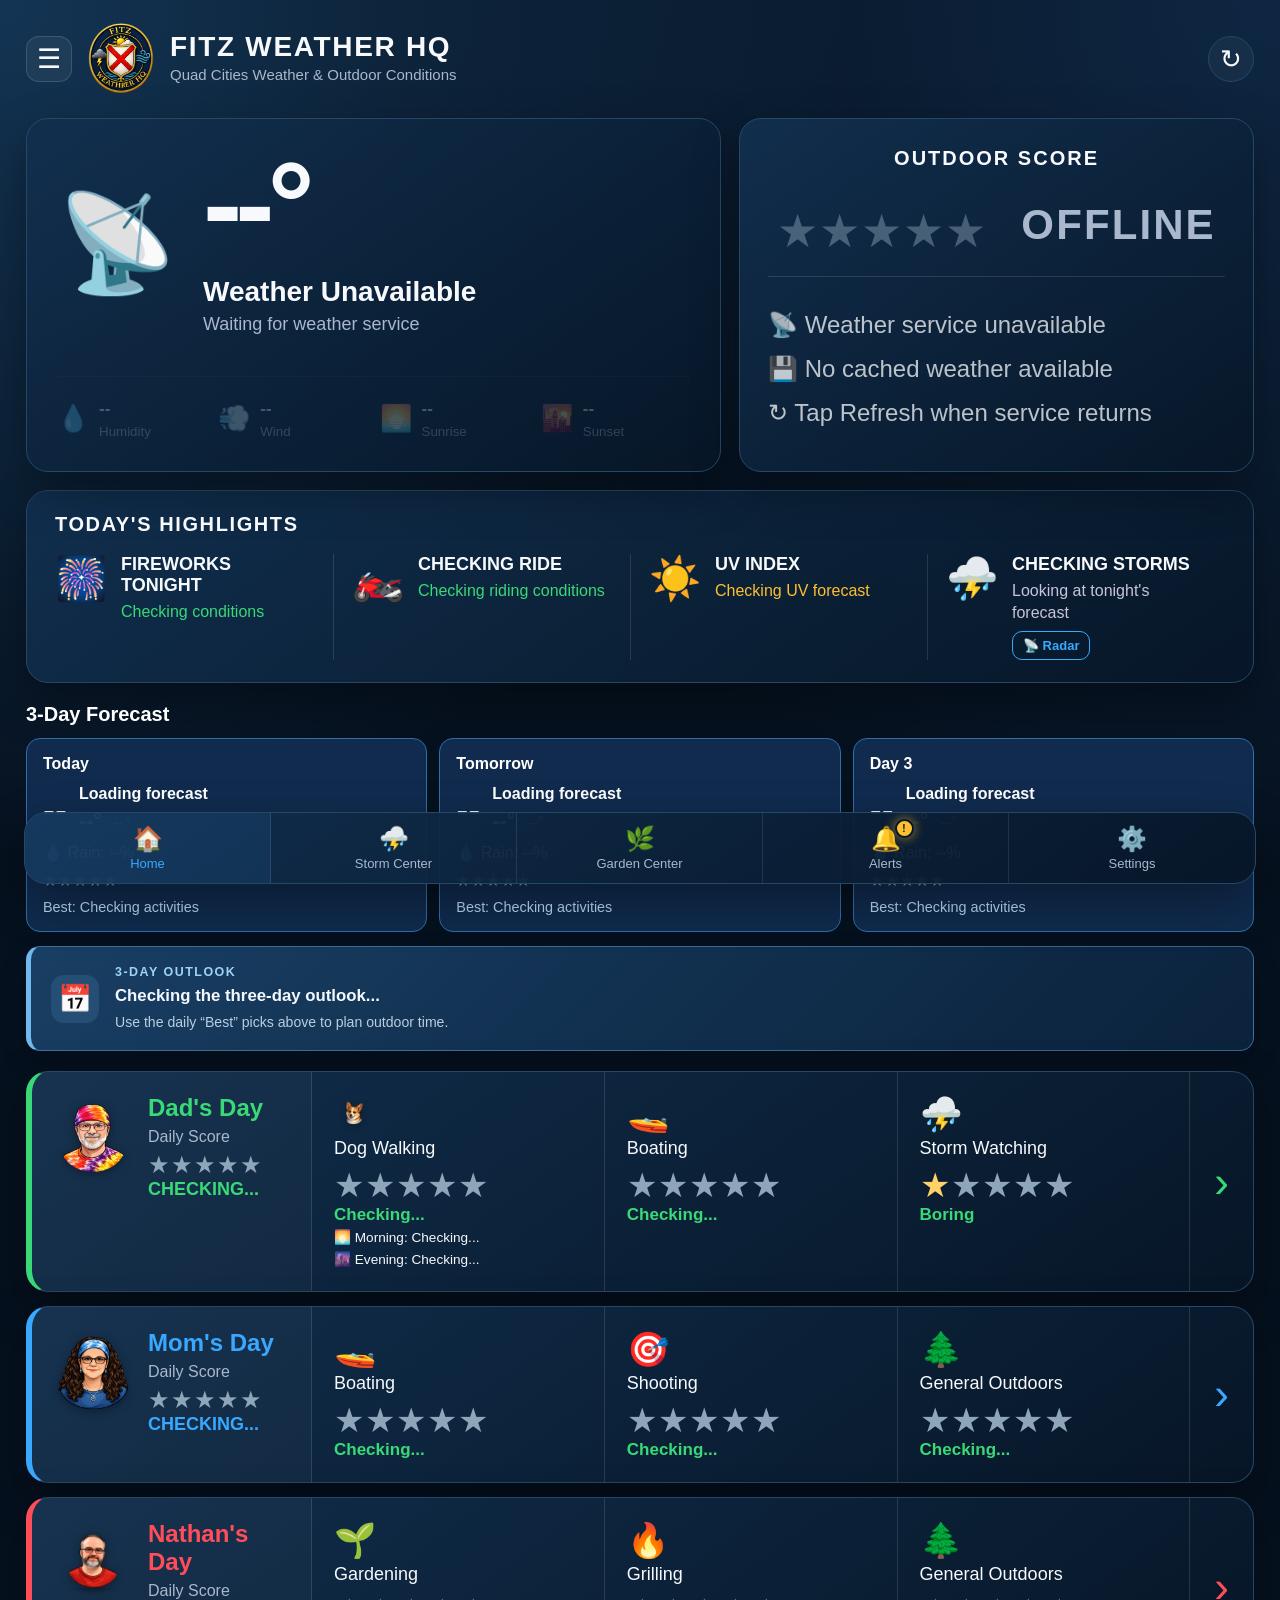
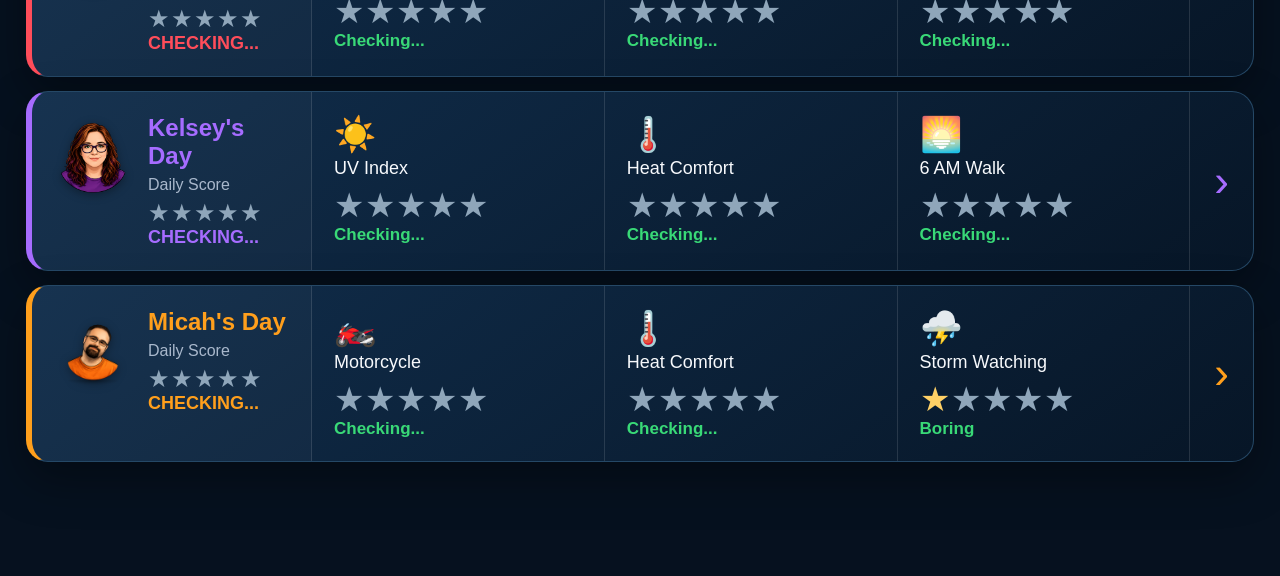
==== commit 82f9fe32: "Add three-day outlook card structure" ====
--- a/index.html
+++ b/index.html
@@ -4,7 +4,7 @@
   <meta charset="UTF-8" />
   <meta name="viewport" content="width=device-width, initial-scale=1.0" />
   <title>Fitz Family Dashboard</title>
-  <link rel="stylesheet" href="css/style.css?v=1.4.1-storm-highlight" />
+  <link rel="stylesheet" href="css/style.css?v=1.4.1-forecast-outlook" />
 </head>
 <body>
   <div class="app-shell">
@@ -193,9 +193,16 @@
   </article>
 
 </div>
-<p class="forecast-summary" id="forecast-summary">
-  Checking the three-day outlook...
-</p>
+<div class="forecast-outlook">
+  <span class="forecast-outlook-icon" aria-hidden="true">📅</span>
+  <div>
+    <span class="forecast-outlook-label">3-Day Outlook</span>
+    <p class="forecast-summary" id="forecast-summary">
+      Checking the three-day outlook...
+    </p>
+    <p class="forecast-outlook-note">Use the daily “Best” picks above to plan outdoor time.</p>
+  </div>
+</div>
 
 </section>
 
--- a/css/style.css
+++ b/css/style.css
@@ -1514,25 +1514,67 @@
 .empty-stars {
   color: #8fa6ba;
 }
+.forecast-outlook {
+  display: grid;
+  grid-template-columns: auto 1fr;
+  gap: 16px;
+  align-items: center;
+  margin: 14px 0 12px;
+  padding: 18px 20px;
+  background: linear-gradient(135deg, rgba(30, 76, 119, .78), rgba(12, 36, 62, .92));
+  border: 1px solid rgba(95, 166, 224, .5);
+  border-left: 5px solid #72b9ef;
+  border-radius: 14px;
+  box-shadow: 0 10px 24px rgba(0, 0, 0, .22);
+}
+
+.forecast-outlook-icon {
+  display: grid;
+  place-items: center;
+  width: 48px;
+  height: 48px;
+  border-radius: 13px;
+  background: rgba(114, 185, 239, .14);
+  font-size: 1.7rem;
+}
+
+.forecast-outlook-label {
+  display: block;
+  margin-bottom: 5px;
+  color: #9ed2f7;
+  font-size: .78rem;
+  font-weight: 900;
+  letter-spacing: .12em;
+  text-transform: uppercase;
+}
+
 .forecast-summary {
-  margin: -2px 0 12px;
-  padding: 10px 14px 10px 40px;
-  position: relative;
-  color: #d8ecff;
-  background: rgba(47, 111, 168, 0.22);
-  border: 1px solid rgba(95, 166, 224, 0.45);
-  border-radius: 10px;
-  font-size: 0.95rem;
+  margin: 0;
+  color: #f4f8ff;
+  font-size: 1.05rem;
+  font-weight: 800;
   line-height: 1.4;
 }
 
-.forecast-summary::before {
-  content: "📅";
-  position: absolute;
-  left: 13px;
-  top: 50%;
-  transform: translateY(-50%);
-  font-size: 1.1rem;
+.forecast-outlook-note {
+  margin: 5px 0 0;
+  color: #b9cee0;
+  font-size: .88rem;
+  line-height: 1.4;
+}
+
+@media (max-width: 520px) {
+  .forecast-outlook {
+    grid-template-columns: 40px 1fr;
+    gap: 12px;
+    padding: 15px;
+  }
+
+  .forecast-outlook-icon {
+    width: 40px;
+    height: 40px;
+    font-size: 1.4rem;
+  }
 }
 .star-rating {
   letter-spacing: 1px;
